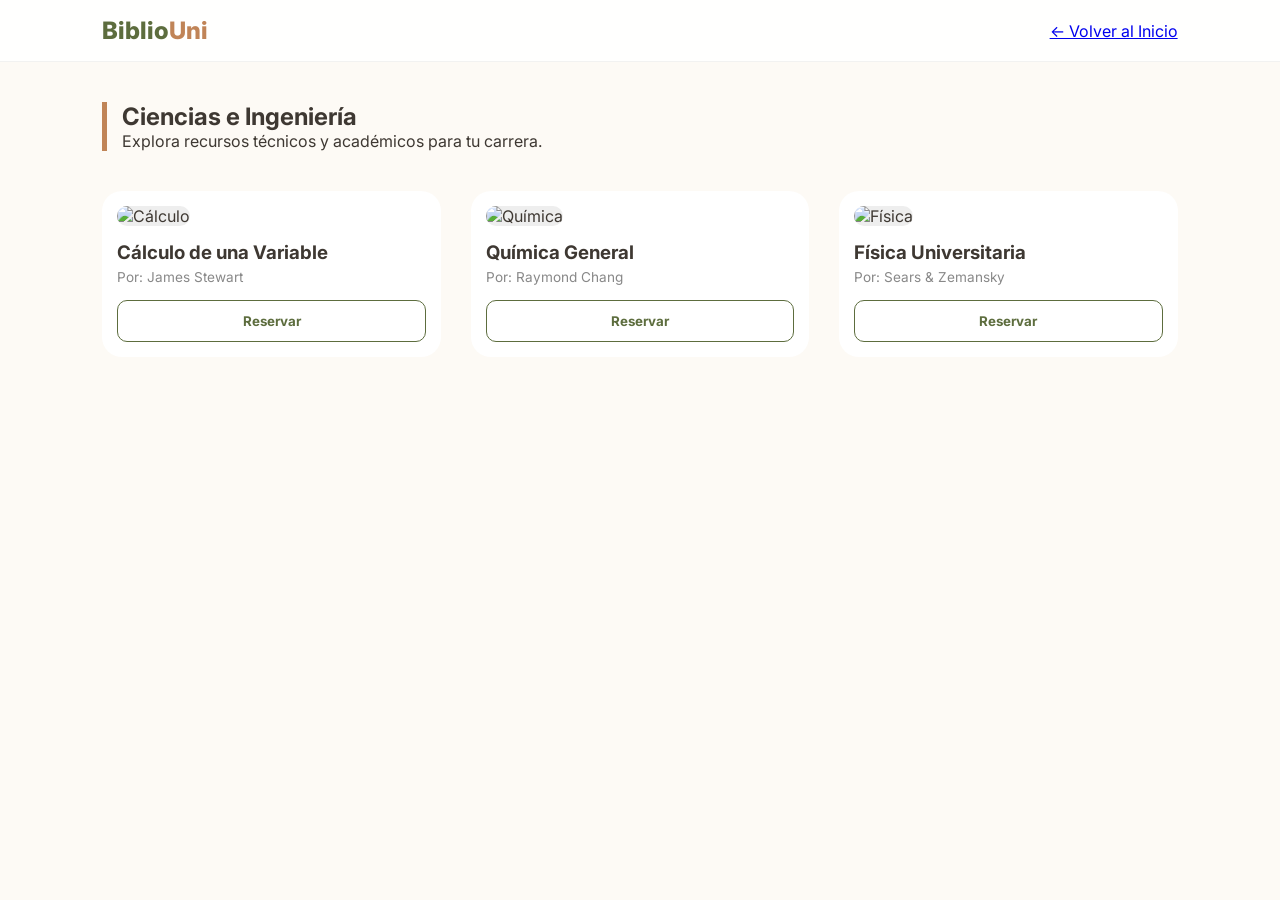
==== categoria.html @ b93acfea "segundoCambio_Clase2" ====
<!DOCTYPE html>
<html lang="es">
<head>
    <meta charset="UTF-8">
    <meta name="viewport" content="width=device-width, initial-scale=1.0">
    <title>Categoría: Ingeniería | KnowledgeHub</title>
    <link rel="stylesheet" href="style.css">
    <link href="https://fonts.googleapis.com/css2?family=Inter:wght@300;400;600;800&display=swap" rel="stylesheet">
</head>
<body>

    <header>
        <nav class="navbar">
            <div class="logo">Biblio<span>Uni</span></div>
            <a href="index.html" class="btn-back">← Volver al Inicio</a>
        </nav>
    </header>

    <main class="container">
        <div class="header-main">
            <h2 class="section-title">Ciencias e Ingeniería</h2>
            <p>Explora recursos técnicos y académicos para tu carrera.</p>
        </div>

        <div class="book-grid">
            <div class="book-card">
                <img src="https://images.unsplash.com/photo-1516116216624-53e697fedbea?q=80&w=400" alt="Cálculo">
                <div class="book-info">
                    <h3>Cálculo de una Variable</h3>
                    <p>Por: James Stewart</p>
                    <button class="btn-status">Reservar</button>
                </div>
            </div>
            <div class="book-card">
                <img src="https://images.unsplash.com/photo-1532094349884-543bc11b234d?q=80&w=400" alt="Química">
                <div class="book-info">
                    <h3>Química General</h3>
                    <p>Por: Raymond Chang</p>
                    <button class="btn-status">Reservar</button>
                </div>
            </div>
            <div class="book-card">
                <img src="https://images.unsplash.com/photo-1509228468518-180dd4864904?q=80&w=400" alt="Física">
                <div class="book-info">
                    <h3>Física Universitaria</h3>
                    <p>Por: Sears & Zemansky</p>
                    <button class="btn-status">Reservar</button>
                </div>
            </div>
        </div>
    </main>

</body>
</html>
---- style.css ----
:root {
    --primary: #5d6d3e;    /* Verde Salvia */
    --secondary: #c08457;  /* Terracota */
    --bg-soft: #fdfaf5;    /* Beige Claro */
    --white: #ffffff;
    --text: #3e3832;
    --transition: all 0.3s ease;
}

* {
    margin: 0;
    padding: 0;
    box-sizing: border-box;
    font-family: 'Inter', sans-serif;
}

html { scroll-behavior: smooth; }

body {
    background-color: var(--bg-soft);
    color: var(--text);
}

/* Header */
header {
    background: rgba(255, 255, 255, 0.9);
    backdrop-filter: blur(10px);
    position: sticky;
    top: 0;
    z-index: 100;
    border-bottom: 1px solid rgba(0,0,0,0.05);
}

.navbar {
    display: flex;
    justify-content: space-between;
    align-items: center;
    padding: 1rem 8%;
}

.logo { font-size: 1.5rem; font-weight: 800; color: var(--primary); }
.logo span { color: var(--secondary); }

.nav-links { display: flex; list-style: none; gap: 2rem; }
.nav-links a { text-decoration: none; color: var(--text); font-weight: 600; font-size: 0.9rem; }
.nav-links a:hover { color: var(--secondary); }

/* Hero */
.hero {
    padding: 100px 8%;
    background: linear-gradient(135deg, #f5f1ed 0%, #e8e0d5 100%);
    text-align: center;
}

.hero h1 { font-size: 3.5rem; line-height: 1.1; margin-bottom: 1rem; }
.hero h1 span { color: var(--primary); }
.hero p { color: #666; margin-bottom: 2rem; }

.search-container {
    background: var(--white);
    padding: 8px;
    border-radius: 50px;
    display: flex;
    max-width: 500px;
    margin: 0 auto;
    box-shadow: 0 10px 25px rgba(0,0,0,0.05);
}

.search-container input { border: none; flex: 1; padding: 0 20px; outline: none; }
.search-container button {
    background: var(--primary);
    color: white;
    border: none;
    padding: 12px 25px;
    border-radius: 40px;
    font-weight: 600;
    cursor: pointer;
}

/* Stats */
.stats-bar {
    display: flex;
    justify-content: center;
    gap: 4rem;
    background: var(--white);
    width: 80%;
    margin: -40px auto 40px;
    padding: 25px;
    border-radius: 15px;
    box-shadow: 0 10px 30px rgba(0,0,0,0.03);
}

.stat-item strong { display: block; color: var(--secondary); font-size: 1.4rem; }

/* Categorías */
.categories-section { padding: 40px 8%; text-align: center; }
.section-subtitle { margin-bottom: 25px; color: var(--primary); }
.category-grid { display: flex; justify-content: center; gap: 15px; flex-wrap: wrap; }

.cat-card {
    background: #f0f2ec;
    padding: 12px 25px;
    border-radius: 10px;
    font-weight: 600;
    cursor: pointer;
    transition: var(--transition);
}

.cat-card:hover { background: var(--secondary); color: white; }

/* Libros */
.container { padding: 40px 8% 80px; }
.header-main { margin-bottom: 40px; border-left: 5px solid var(--secondary); padding-left: 15px; }

.book-grid {
    display: grid;
    grid-template-columns: repeat(auto-fill, minmax(260px, 1fr));
    gap: 30px;
}

.book-card {
    background: var(--white);
    border-radius: 20px;
    padding: 15px;
    position: relative;
    transition: var(--transition);
}

.book-card:hover { transform: translateY(-10px); box-shadow: 0 20px 40px rgba(0,0,0,0.08); }

.book-card img {
    width: 100%;
    height: 350px;
    object-fit: cover;
    border-radius: 15px;
    background-color: #eee;
}

.badge {
    position: absolute; top: 25px; right: 25px;
    background: var(--secondary); color: white;
    padding: 4px 12px; border-radius: 20px; font-size: 0.7rem; font-weight: bold;
}

.book-info { padding-top: 15px; }
.book-info h3 { margin-bottom: 5px; }
.book-info p { font-size: 0.85rem; color: #888; margin-bottom: 15px; }

.btn-status {
    width: 100%; padding: 12px; border-radius: 10px;
    border: 1px solid var(--primary); background: transparent;
    color: var(--primary); font-weight: bold; cursor: pointer;
}

.btn-status:hover { background: var(--primary); color: white; }

footer { text-align: center; padding: 40px; color: #aaa; font-size: 0.8rem; }

/* Tablet/Mobile */
@media (max-width: 768px) {
    .hero h1 { font-size: 2.5rem; }
    .stats-bar { flex-direction: column; gap: 15px; width: 90%; text-align: center; }
}
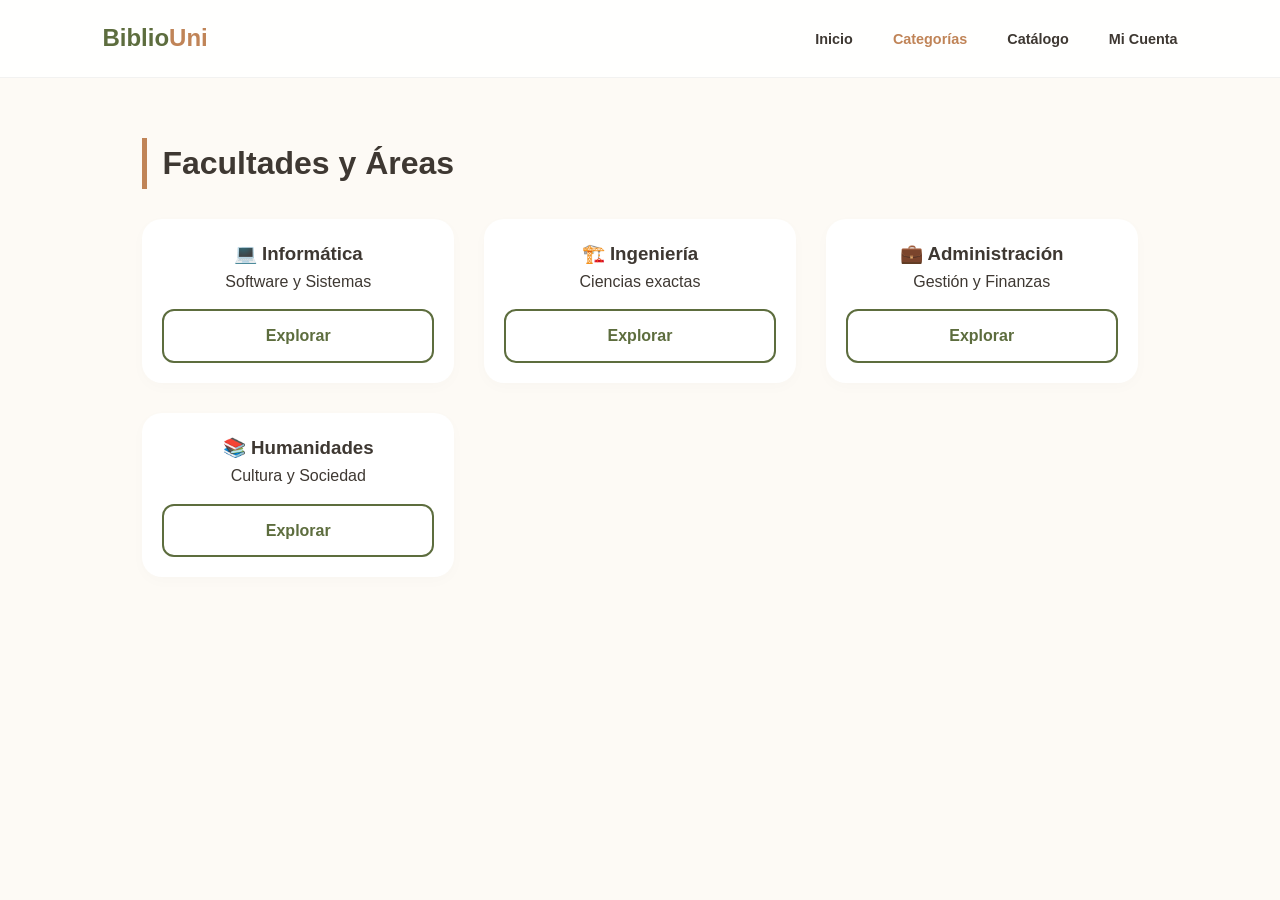
==== commit 5fcfd028: "Prueba_3.0" ====
--- a/categoria.html
+++ b/categoria.html
@@ -2,53 +2,29 @@
 <html lang="es">
 <head>
     <meta charset="UTF-8">
-    <meta name="viewport" content="width=device-width, initial-scale=1.0">
-    <title>Categoría: Ingeniería | KnowledgeHub</title>
+    <title>Categorías | BiblioUni</title>
     <link rel="stylesheet" href="style.css">
-    <link href="https://fonts.googleapis.com/css2?family=Inter:wght@300;400;600;800&display=swap" rel="stylesheet">
 </head>
 <body>
-
     <header>
         <nav class="navbar">
-            <div class="logo">Biblio<span>Uni</span></div>
-            <a href="index.html" class="btn-back">← Volver al Inicio</a>
+            <a href="index.html" class="logo">Biblio<span>Uni</span></a>
+            <ul class="nav-links">
+                <li><a href="index.html">Inicio</a></li>
+                <li><a href="categorias.html" style="color:var(--secondary)">Categorías</a></li>
+                <li><a href="catalogo.html">Catálogo</a></li>
+                <li><a href="cuenta.html">Mi Cuenta</a></li>
+            </ul>
         </nav>
     </header>
-
-    <main class="container">
-        <div class="header-main">
-            <h2 class="section-title">Ciencias e Ingeniería</h2>
-            <p>Explora recursos técnicos y académicos para tu carrera.</p>
+    <div class="container">
+        <h2 class="section-title">Facultades y Áreas</h2>
+        <div class="grid">
+            <div class="card"><h3>💻 Informática</h3><p>Software y Sistemas</p><a href="#" class="btn">Explorar</a></div>
+            <div class="card"><h3>🏗️ Ingeniería</h3><p>Ciencias exactas</p><a href="#" class="btn">Explorar</a></div>
+            <div class="card"><h3>💼 Administración</h3><p>Gestión y Finanzas</p><a href="#" class="btn">Explorar</a></div>
+            <div class="card"><h3>📚 Humanidades</h3><p>Cultura y Sociedad</p><a href="#" class="btn">Explorar</a></div>
         </div>
-
-        <div class="book-grid">
-            <div class="book-card">
-                <img src="https://images.unsplash.com/photo-1516116216624-53e697fedbea?q=80&w=400" alt="Cálculo">
-                <div class="book-info">
-                    <h3>Cálculo de una Variable</h3>
-                    <p>Por: James Stewart</p>
-                    <button class="btn-status">Reservar</button>
-                </div>
-            </div>
-            <div class="book-card">
-                <img src="https://images.unsplash.com/photo-1532094349884-543bc11b234d?q=80&w=400" alt="Química">
-                <div class="book-info">
-                    <h3>Química General</h3>
-                    <p>Por: Raymond Chang</p>
-                    <button class="btn-status">Reservar</button>
-                </div>
-            </div>
-            <div class="book-card">
-                <img src="https://images.unsplash.com/photo-1509228468518-180dd4864904?q=80&w=400" alt="Física">
-                <div class="book-info">
-                    <h3>Física Universitaria</h3>
-                    <p>Por: Sears & Zemansky</p>
-                    <button class="btn-status">Reservar</button>
-                </div>
-            </div>
-        </div>
-    </main>
-
+    </div>
 </body>
 </html>
--- a/style.css
+++ b/style.css
@@ -1,163 +1,99 @@
 :root {
     --primary: #5d6d3e;    /* Verde Salvia */
     --secondary: #c08457;  /* Terracota */
-    --bg-soft: #fdfaf5;    /* Beige Claro */
+    --bg: #fdfaf5;         /* Beige Claro */
     --white: #ffffff;
     --text: #3e3832;
     --transition: all 0.3s ease;
 }
 
-* {
-    margin: 0;
-    padding: 0;
-    box-sizing: border-box;
-    font-family: 'Inter', sans-serif;
-}
+* { margin: 0; padding: 0; box-sizing: border-box; font-family: 'Inter', sans-serif; }
 
-html { scroll-behavior: smooth; }
+body { background-color: var(--bg); color: var(--text); line-height: 1.6; }
 
-body {
-    background-color: var(--bg-soft);
-    color: var(--text);
-}
-
-/* Header */
+/* Navegación con FLEXBOX */
 header {
     background: rgba(255, 255, 255, 0.9);
     backdrop-filter: blur(10px);
-    position: sticky;
-    top: 0;
-    z-index: 100;
+    position: sticky; top: 0; z-index: 100;
     border-bottom: 1px solid rgba(0,0,0,0.05);
 }
 
 .navbar {
-    display: flex;
+    display: flex; /* FLEXBOX */
     justify-content: space-between;
     align-items: center;
-    padding: 1rem 8%;
+    padding: 1.2rem 8%;
 }
 
-.logo { font-size: 1.5rem; font-weight: 800; color: var(--primary); }
+.logo { font-size: 1.5rem; font-weight: 800; color: var(--primary); text-decoration: none; }
 .logo span { color: var(--secondary); }
 
-.nav-links { display: flex; list-style: none; gap: 2rem; }
-.nav-links a { text-decoration: none; color: var(--text); font-weight: 600; font-size: 0.9rem; }
-.nav-links a:hover { color: var(--secondary); }
-
-/* Hero */
-.hero {
-    padding: 100px 8%;
-    background: linear-gradient(135deg, #f5f1ed 0%, #e8e0d5 100%);
-    text-align: center;
+.nav-links {
+    display: flex; /* FLEXBOX para el menú de tu captura */
+    list-style: none;
+    gap: 2.5rem;
 }
 
-.hero h1 { font-size: 3.5rem; line-height: 1.1; margin-bottom: 1rem; }
-.hero h1 span { color: var(--primary); }
-.hero p { color: #666; margin-bottom: 2rem; }
-
-.search-container {
-    background: var(--white);
-    padding: 8px;
-    border-radius: 50px;
-    display: flex;
-    max-width: 500px;
-    margin: 0 auto;
-    box-shadow: 0 10px 25px rgba(0,0,0,0.05);
-}
-
-.search-container input { border: none; flex: 1; padding: 0 20px; outline: none; }
-.search-container button {
-    background: var(--primary);
-    color: white;
-    border: none;
-    padding: 12px 25px;
-    border-radius: 40px;
+.nav-links a {
+    text-decoration: none;
+    color: var(--text);
     font-weight: 600;
-    cursor: pointer;
-}
-
-/* Stats */
-.stats-bar {
-    display: flex;
-    justify-content: center;
-    gap: 4rem;
-    background: var(--white);
-    width: 80%;
-    margin: -40px auto 40px;
-    padding: 25px;
-    border-radius: 15px;
-    box-shadow: 0 10px 30px rgba(0,0,0,0.03);
-}
-
-.stat-item strong { display: block; color: var(--secondary); font-size: 1.4rem; }
-
-/* Categorías */
-.categories-section { padding: 40px 8%; text-align: center; }
-.section-subtitle { margin-bottom: 25px; color: var(--primary); }
-.category-grid { display: flex; justify-content: center; gap: 15px; flex-wrap: wrap; }
-
-.cat-card {
-    background: #f0f2ec;
-    padding: 12px 25px;
-    border-radius: 10px;
-    font-weight: 600;
-    cursor: pointer;
+    font-size: 0.9rem;
     transition: var(--transition);
 }
 
-.cat-card:hover { background: var(--secondary); color: white; }
+.nav-links a:hover { color: var(--secondary); }
 
-/* Libros */
-.container { padding: 40px 8% 80px; }
-.header-main { margin-bottom: 40px; border-left: 5px solid var(--secondary); padding-left: 15px; }
+/* Contenedor General */
+.container { padding: 60px 8%; max-width: 1200px; margin: 0 auto; }
 
-.book-grid {
+.section-title { font-size: 2rem; margin-bottom: 30px; border-left: 5px solid var(--secondary); padding-left: 15px; }
+
+/* Grid de Libros y Categorías */
+.grid {
     display: grid;
-    grid-template-columns: repeat(auto-fill, minmax(260px, 1fr));
+    grid-template-columns: repeat(auto-fill, minmax(280px, 1fr));
     gap: 30px;
 }
 
-.book-card {
+.card {
     background: var(--white);
     border-radius: 20px;
-    padding: 15px;
-    position: relative;
+    padding: 20px;
+    transition: var(--transition);
+    text-align: center;
+    box-shadow: 0 4px 15px rgba(0,0,0,0.02);
+}
+
+.card:hover { transform: translateY(-10px); box-shadow: 0 15px 35px rgba(0,0,0,0.08); }
+
+.card img { width: 100%; height: 300px; object-fit: cover; border-radius: 15px; margin-bottom: 15px; }
+
+.btn {
+    display: inline-block;
+    width: 100%;
+    padding: 12px;
+    margin-top: 15px;
+    border: 2px solid var(--primary);
+    background: transparent;
+    color: var(--primary);
+    font-weight: bold;
+    border-radius: 12px;
+    cursor: pointer;
+    text-decoration: none;
     transition: var(--transition);
 }
 
-.book-card:hover { transform: translateY(-10px); box-shadow: 0 20px 40px rgba(0,0,0,0.08); }
+.btn:hover { background: var(--primary); color: white; }
 
-.book-card img {
-    width: 100%;
-    height: 350px;
-    object-fit: cover;
-    border-radius: 15px;
-    background-color: #eee;
+/* Estilo específico para Mi Cuenta */
+.profile-box {
+    background: white;
+    padding: 40px;
+    border-radius: 20px;
+    max-width: 600px;
+    margin: 0 auto;
 }
 
-.badge {
-    position: absolute; top: 25px; right: 25px;
-    background: var(--secondary); color: white;
-    padding: 4px 12px; border-radius: 20px; font-size: 0.7rem; font-weight: bold;
-}
-
-.book-info { padding-top: 15px; }
-.book-info h3 { margin-bottom: 5px; }
-.book-info p { font-size: 0.85rem; color: #888; margin-bottom: 15px; }
-
-.btn-status {
-    width: 100%; padding: 12px; border-radius: 10px;
-    border: 1px solid var(--primary); background: transparent;
-    color: var(--primary); font-weight: bold; cursor: pointer;
-}
-
-.btn-status:hover { background: var(--primary); color: white; }
-
-footer { text-align: center; padding: 40px; color: #aaa; font-size: 0.8rem; }
-
-/* Tablet/Mobile */
-@media (max-width: 768px) {
-    .hero h1 { font-size: 2.5rem; }
-    .stats-bar { flex-direction: column; gap: 15px; width: 90%; text-align: center; }
-}+.info-row { display: flex; justify-content: space-between; padding: 10px 0; border-bottom: 1px solid #eee; }
